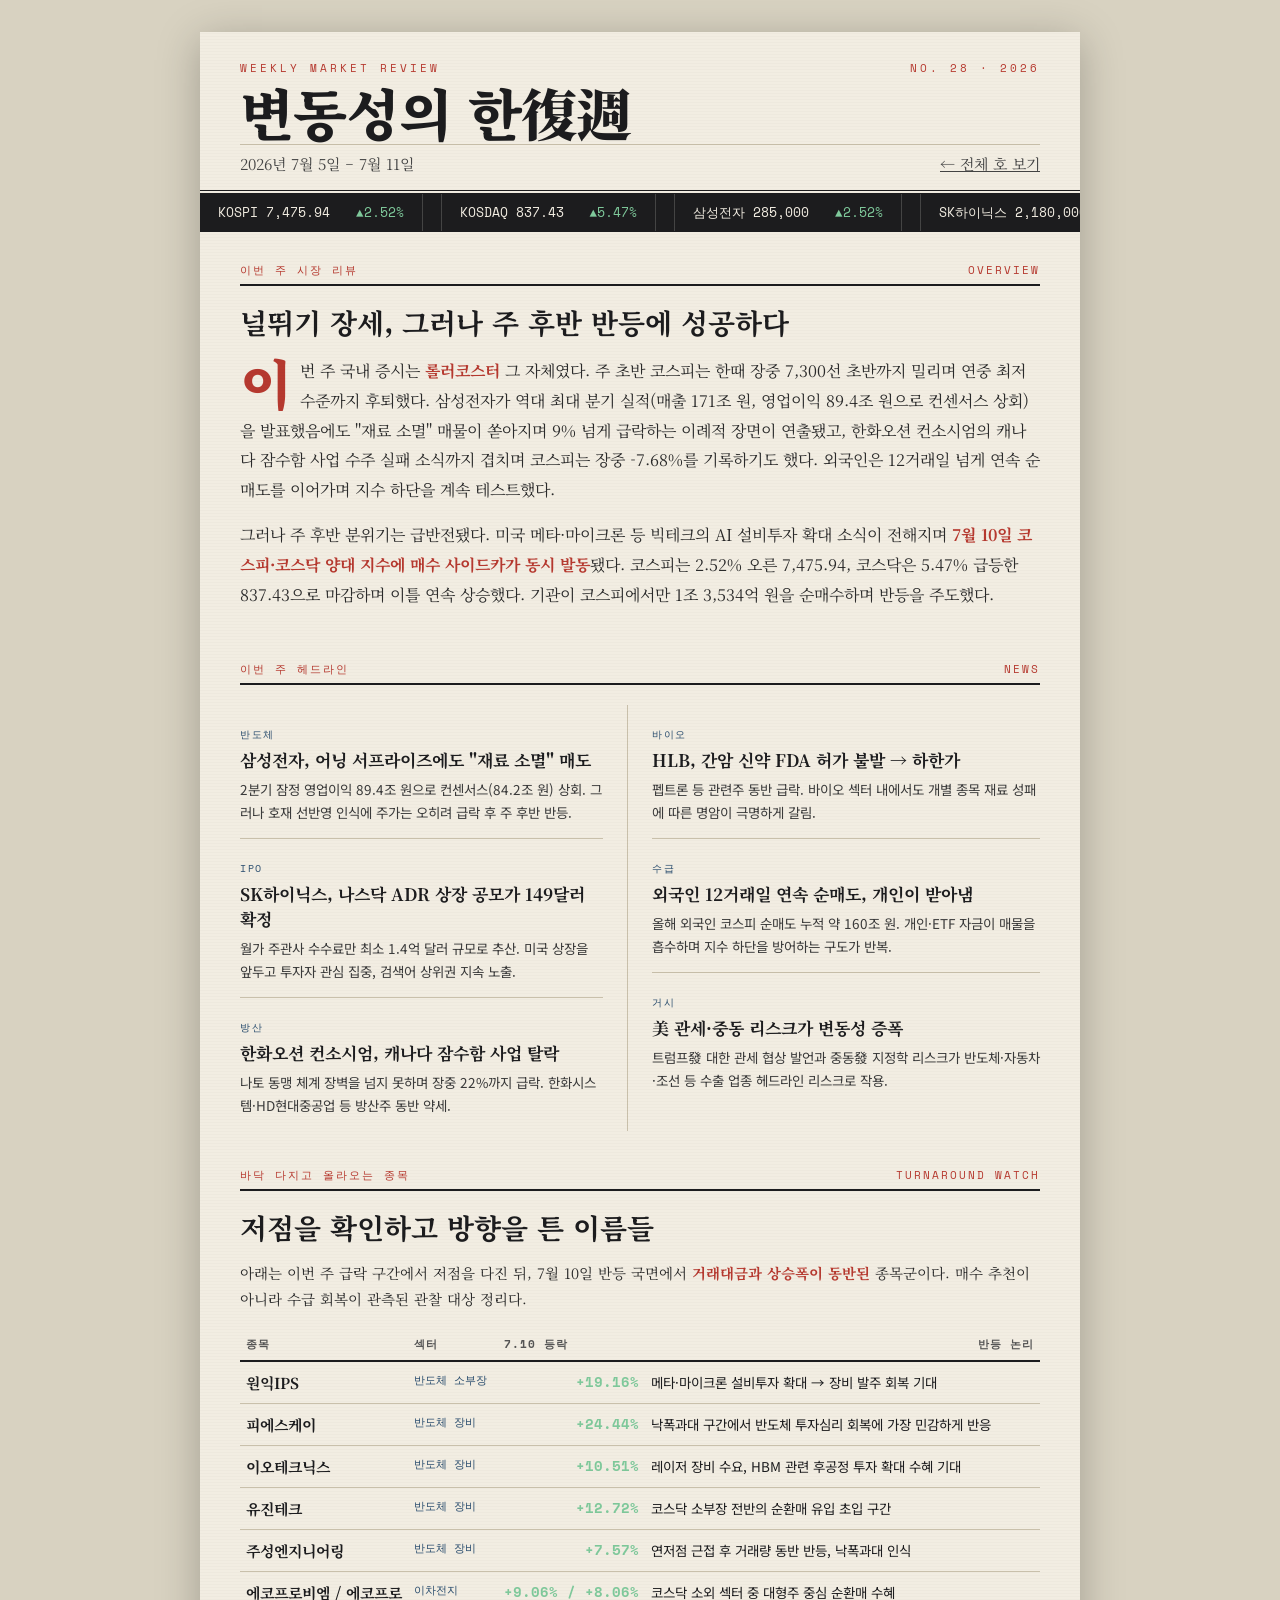
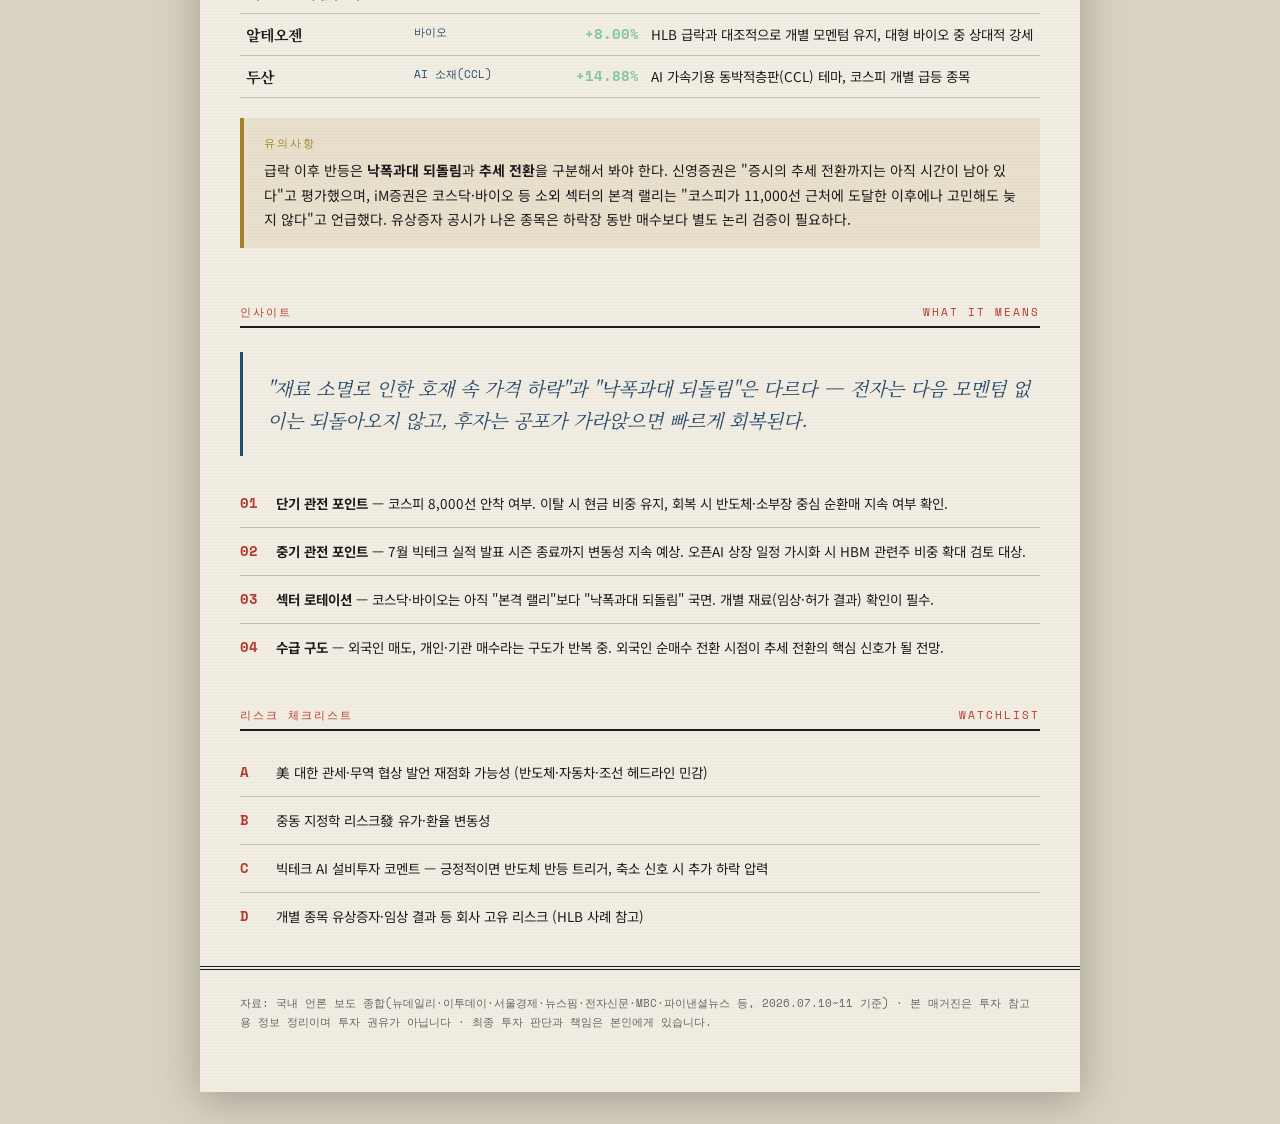
==== issues/2026-07-11.html @ 8cb6e9ad "Initial commit" ====
<!DOCTYPE html>
<html lang="ko">
<head>
<meta charset="UTF-8">
<title>위클리 마켓 리뷰 · 2026.07.11</title>
<link rel="stylesheet" href="../assets/style.css">
</head>
<body>
<div class="sheet">

  <div class="masthead">
    <div class="kicker"><span>WEEKLY MARKET REVIEW</span><span>NO. 28 · 2026</span></div>
    <h1>변동성의 한復週</h1>
    <div class="sub">
      <span>2026년 7월 5일 – 7월 11일</span>
      <span><a href="../index.html">← 전체 호 보기</a></span>
    </div>
  </div>

  <div class="ticker">
    <span>KOSPI 7,475.94 <span class="up">▲2.52%</span></span>
    <span>KOSDAQ 837.43 <span class="up">▲5.47%</span></span>
    <span>삼성전자 285,000 <span class="up">▲2.52%</span></span>
    <span>SK하이닉스 2,180,000 <span class="down">▼0.27%</span></span>
    <span>USD/KRW 1,529</span>
    <span>매수 사이드카 2건 발동(7.10)</span>
  </div>

  <section>
    <div class="section-label"><span>이번 주 시장 리뷰</span><span>OVERVIEW</span></div>
    <h2 class="headline">널뛰기 장세, 그러나 주 후반 반등에 성공하다</h2>
    <p class="lede dropcap">이번 주 국내 증시는 <b>롤러코스터</b> 그 자체였다. 주 초반 코스피는 한때 장중 7,300선 초반까지 밀리며 연중 최저 수준까지 후퇴했다. 삼성전자가 역대 최대 분기 실적(매출 171조 원, 영업이익 89.4조 원으로 컨센서스 상회)을 발표했음에도 "재료 소멸" 매물이 쏟아지며 9% 넘게 급락하는 이례적 장면이 연출됐고, 한화오션 컨소시엄의 캐나다 잠수함 사업 수주 실패 소식까지 겹치며 코스피는 장중 -7.68%를 기록하기도 했다. 외국인은 12거래일 넘게 연속 순매도를 이어가며 지수 하단을 계속 테스트했다.</p>
    <p class="lede" style="margin-top:14px;">그러나 주 후반 분위기는 급반전됐다. 미국 메타·마이크론 등 빅테크의 AI 설비투자 확대 소식이 전해지며 <b>7월 10일 코스피·코스닥 양대 지수에 매수 사이드카가 동시 발동</b>됐다. 코스피는 2.52% 오른 7,475.94, 코스닥은 5.47% 급등한 837.43으로 마감하며 이틀 연속 상승했다. 기관이 코스피에서만 1조 3,534억 원을 순매수하며 반등을 주도했다.</p>
  </section>

  <section>
    <div class="section-label"><span>이번 주 헤드라인</span><span>NEWS</span></div>
    <div class="grid2">
      <div class="colrule">
        <div class="news-item">
          <span class="tag">반도체</span>
          <h3>삼성전자, 어닝 서프라이즈에도 "재료 소멸" 매도</h3>
          <p>2분기 잠정 영업이익 89.4조 원으로 컨센서스(84.2조 원) 상회. 그러나 호재 선반영 인식에 주가는 오히려 급락 후 주 후반 반등.</p>
        </div>
        <div class="news-item">
          <span class="tag">IPO</span>
          <h3>SK하이닉스, 나스닥 ADR 상장 공모가 149달러 확정</h3>
          <p>월가 주관사 수수료만 최소 1.4억 달러 규모로 추산. 미국 상장을 앞두고 투자자 관심 집중, 검색어 상위권 지속 노출.</p>
        </div>
        <div class="news-item">
          <span class="tag">방산</span>
          <h3>한화오션 컨소시엄, 캐나다 잠수함 사업 탈락</h3>
          <p>나토 동맹 체계 장벽을 넘지 못하며 장중 22%까지 급락. 한화시스템·HD현대중공업 등 방산주 동반 약세.</p>
        </div>
      </div>
      <div>
        <div class="news-item">
          <span class="tag">바이오</span>
          <h3>HLB, 간암 신약 FDA 허가 불발 → 하한가</h3>
          <p>펩트론 등 관련주 동반 급락. 바이오 섹터 내에서도 개별 종목 재료 성패에 따른 명암이 극명하게 갈림.</p>
        </div>
        <div class="news-item">
          <span class="tag">수급</span>
          <h3>외국인 12거래일 연속 순매도, 개인이 받아냄</h3>
          <p>올해 외국인 코스피 순매도 누적 약 160조 원. 개인·ETF 자금이 매물을 흡수하며 지수 하단을 방어하는 구도가 반복.</p>
        </div>
        <div class="news-item">
          <span class="tag">거시</span>
          <h3>美 관세·중동 리스크가 변동성 증폭</h3>
          <p>트럼프發 대한 관세 협상 발언과 중동發 지정학 리스크가 반도체·자동차·조선 등 수출 업종 헤드라인 리스크로 작용.</p>
        </div>
      </div>
    </div>
  </section>

  <section>
    <div class="section-label"><span>바닥 다지고 올라오는 종목</span><span>TURNAROUND WATCH</span></div>
    <h2 class="headline">저점을 확인하고 방향을 튼 이름들</h2>
    <p class="lede" style="font-size:14.5px;">아래는 이번 주 급락 구간에서 저점을 다진 뒤, 7월 10일 반등 국면에서 <b>거래대금과 상승폭이 동반된</b> 종목군이다. 매수 추천이 아니라 수급 회복이 관측된 관찰 대상 정리다.</p>
    <table class="ledger">
      <tr><th>종목</th><th>섹터</th><th>7.10 등락</th><th style="text-align:right;">반등 논리</th></tr>
      <tr>
        <td class="name">원익IPS</td><td class="sector">반도체 소부장</td><td class="chg up">+19.16%</td>
        <td>메타·마이크론 설비투자 확대 → 장비 발주 회복 기대</td>
      </tr>
      <tr>
        <td class="name">피에스케이</td><td class="sector">반도체 장비</td><td class="chg up">+24.44%</td>
        <td>낙폭과대 구간에서 반도체 투자심리 회복에 가장 민감하게 반응</td>
      </tr>
      <tr>
        <td class="name">이오테크닉스</td><td class="sector">반도체 장비</td><td class="chg up">+10.51%</td>
        <td>레이저 장비 수요, HBM 관련 후공정 투자 확대 수혜 기대</td>
      </tr>
      <tr>
        <td class="name">유진테크</td><td class="sector">반도체 장비</td><td class="chg up">+12.72%</td>
        <td>코스닥 소부장 전반의 순환매 유입 초입 구간</td>
      </tr>
      <tr>
        <td class="name">주성엔지니어링</td><td class="sector">반도체 장비</td><td class="chg up">+7.57%</td>
        <td>연저점 근접 후 거래량 동반 반등, 낙폭과대 인식</td>
      </tr>
      <tr>
        <td class="name">에코프로비엠 / 에코프로</td><td class="sector">이차전지</td><td class="chg up">+9.06% / +8.06%</td>
        <td>코스닥 소외 섹터 중 대형주 중심 순환매 수혜</td>
      </tr>
      <tr>
        <td class="name">알테오젠</td><td class="sector">바이오</td><td class="chg up">+8.00%</td>
        <td>HLB 급락과 대조적으로 개별 모멘텀 유지, 대형 바이오 중 상대적 강세</td>
      </tr>
      <tr>
        <td class="name">두산</td><td class="sector">AI 소재(CCL)</td><td class="chg up">+14.88%</td>
        <td>AI 가속기용 동박적층판(CCL) 테마, 코스피 개별 급등 종목</td>
      </tr>
    </table>
    <div class="callout">
      <span class="lbl">유의사항</span>
      급락 이후 반등은 <b>낙폭과대 되돌림</b>과 <b>추세 전환</b>을 구분해서 봐야 한다. 신영증권은 "증시의 추세 전환까지는 아직 시간이 남아 있다"고 평가했으며, iM증권은 코스닥·바이오 등 소외 섹터의 본격 랠리는 "코스피가 11,000선 근처에 도달한 이후에나 고민해도 늦지 않다"고 언급했다. 유상증자 공시가 나온 종목은 하락장 동반 매수보다 별도 논리 검증이 필요하다.
    </div>
  </section>

  <section>
    <div class="section-label"><span>인사이트</span><span>WHAT IT MEANS</span></div>
    <div class="quote-box">
      "재료 소멸로 인한 호재 속 가격 하락"과 "낙폭과대 되돌림"은 다르다 — 전자는 다음 모멘텀 없이는 되돌아오지 않고, 후자는 공포가 가라앉으면 빠르게 회복된다.
    </div>
    <ul class="risk-list">
      <li><span class="num">01</span><span><b>단기 관전 포인트</b> — 코스피 8,000선 안착 여부. 이탈 시 현금 비중 유지, 회복 시 반도체·소부장 중심 순환매 지속 여부 확인.</span></li>
      <li><span class="num">02</span><span><b>중기 관전 포인트</b> — 7월 빅테크 실적 발표 시즌 종료까지 변동성 지속 예상. 오픈AI 상장 일정 가시화 시 HBM 관련주 비중 확대 검토 대상.</span></li>
      <li><span class="num">03</span><span><b>섹터 로테이션</b> — 코스닥·바이오는 아직 "본격 랠리"보다 "낙폭과대 되돌림" 국면. 개별 재료(임상·허가 결과) 확인이 필수.</span></li>
      <li><span class="num">04</span><span><b>수급 구도</b> — 외국인 매도, 개인·기관 매수라는 구도가 반복 중. 외국인 순매수 전환 시점이 추세 전환의 핵심 신호가 될 전망.</span></li>
    </ul>
  </section>

  <section>
    <div class="section-label"><span>리스크 체크리스트</span><span>WATCHLIST</span></div>
    <ul class="risk-list">
      <li><span class="num">A</span><span>美 대한 관세·무역 협상 발언 재점화 가능성 (반도체·자동차·조선 헤드라인 민감)</span></li>
      <li><span class="num">B</span><span>중동 지정학 리스크發 유가·환율 변동성</span></li>
      <li><span class="num">C</span><span>빅테크 AI 설비투자 코멘트 — 긍정적이면 반도체 반등 트리거, 축소 신호 시 추가 하락 압력</span></li>
      <li><span class="num">D</span><span>개별 종목 유상증자·임상 결과 등 회사 고유 리스크 (HLB 사례 참고)</span></li>
    </ul>
  </section>

  <div class="colophon">
    자료: 국내 언론 보도 종합(뉴데일리·이투데이·서울경제·뉴스핌·전자신문·MBC·파이낸셜뉴스 등, 2026.07.10~11 기준) · 본 매거진은 투자 참고용 정보 정리이며 투자 권유가 아닙니다 · 최종 투자 판단과 책임은 본인에게 있습니다.
  </div>

</div>
</body>
</html>
---- assets/style.css ----
@import url('https://fonts.googleapis.com/css2?family=Noto+Serif+KR:wght@400;600;700;900&family=Space+Mono:wght@400;700&family=Noto+Sans+KR:wght@400;500;700&display=swap');

:root{
  --paper:#f2ede2;
  --ink:#1c1c1e;
  --rule:#c9c0ab;
  --red:#b6392f;
  --blue:#274b6d;
  --gold:#a5822a;
  --panel:#e8e0cd;
}
*{box-sizing:border-box;}
body{
  margin:0;
  background:#d8d2c1;
  color:var(--ink);
  font-family:'Noto Sans KR', sans-serif;
  display:flex;
  justify-content:center;
  padding:32px 12px;
}
.sheet{
  max-width:880px;
  width:100%;
  background:var(--paper);
  box-shadow:0 8px 40px rgba(0,0,0,0.25);
  padding:0 0 60px 0;
  position:relative;
}
.sheet::before{
  content:"";
  position:absolute;
  inset:0;
  pointer-events:none;
  background-image:
    repeating-linear-gradient(0deg, rgba(0,0,0,0.015) 0px, rgba(0,0,0,0.015) 1px, transparent 1px, transparent 3px);
  mix-blend-mode:multiply;
}

.masthead{
  border-bottom:4px double var(--ink);
  padding:28px 40px 16px;
}
.masthead .kicker{
  font-family:'Space Mono', monospace;
  font-size:11px;
  letter-spacing:3px;
  text-transform:uppercase;
  color:var(--red);
  display:flex;
  justify-content:space-between;
}
.masthead h1{
  font-family:'Noto Serif KR', serif;
  font-weight:900;
  font-size:56px;
  letter-spacing:-1px;
  margin:8px 0 4px;
  line-height:1;
}
.masthead .sub{
  font-family:'Noto Serif KR', serif;
  font-size:15px;
  color:#444;
  border-top:1px solid var(--rule);
  padding-top:8px;
  display:flex;
  justify-content:space-between;
  flex-wrap:wrap;
  gap:6px;
}
.masthead a{color:inherit;}

.ticker{
  display:flex;
  font-family:'Space Mono', monospace;
  font-size:12.5px;
  border-bottom:1px solid var(--ink);
  background:var(--ink);
  color:var(--paper);
  overflow-x:auto;
}
.ticker span{
  padding:9px 18px;
  border-right:1px solid #444;
  white-space:nowrap;
}
.up{color:#7fc99b;}
.down{color:#e08a80;}

section{
  padding:30px 40px 6px;
}
.section-label{
  font-family:'Space Mono', monospace;
  font-size:11px;
  letter-spacing:2px;
  text-transform:uppercase;
  color:var(--red);
  border-bottom:2px solid var(--ink);
  padding-bottom:6px;
  margin-bottom:18px;
  display:flex;
  justify-content:space-between;
}
h2.headline{
  font-family:'Noto Serif KR', serif;
  font-size:28px;
  font-weight:700;
  line-height:1.3;
  margin:0 0 14px;
}
.lede{
  font-family:'Noto Serif KR', serif;
  font-size:16px;
  line-height:1.85;
  color:#2a2a2a;
}
.lede b{color:var(--red);}
.dropcap::first-letter{
  font-family:'Noto Serif KR', serif;
  font-size:54px;
  font-weight:900;
  float:left;
  line-height:0.8;
  padding:4px 8px 0 0;
  color:var(--red);
}

.grid2{
  display:grid;
  grid-template-columns:1fr 1fr;
  gap:24px;
  margin-top:20px;
}
.colrule{border-right:1px solid var(--rule);padding-right:24px;}

.news-item{
  border-top:1px solid var(--rule);
  padding:14px 0;
}
.news-item:first-child{border-top:none;}
.news-item .tag{
  font-family:'Space Mono', monospace;
  font-size:10px;
  letter-spacing:1.5px;
  color:var(--blue);
  text-transform:uppercase;
}
.news-item h3{
  font-family:'Noto Serif KR', serif;
  font-size:17px;
  margin:4px 0 6px;
}
.news-item p{
  font-size:13.5px;
  line-height:1.7;
  color:#3a3a3a;
  margin:0;
}

.ledger{
  width:100%;
  border-collapse:collapse;
  font-size:13.5px;
  margin-top:10px;
}
.ledger th{
  font-family:'Space Mono', monospace;
  font-size:10.5px;
  letter-spacing:1px;
  text-transform:uppercase;
  text-align:left;
  border-bottom:2px solid var(--ink);
  padding:8px 6px;
  color:#555;
}
.ledger td{
  border-bottom:1px solid var(--rule);
  padding:10px 6px;
  vertical-align:top;
}
.ledger .name{font-weight:700;font-family:'Noto Serif KR',serif;font-size:15px;}
.ledger .chg{font-family:'Space Mono', monospace;text-align:right;font-weight:700;}
.ledger .sector{font-family:'Space Mono', monospace;font-size:11px;color:var(--blue);}

.callout{
  background:var(--panel);
  border-left:4px solid var(--gold);
  padding:16px 20px;
  margin:20px 0;
  font-size:14px;
  line-height:1.75;
}
.callout .lbl{
  font-family:'Space Mono', monospace;
  font-size:10.5px;
  letter-spacing:2px;
  color:var(--gold);
  text-transform:uppercase;
  display:block;
  margin-bottom:6px;
}

.risk-list{
  list-style:none;
  padding:0;
  margin:14px 0 0;
}
.risk-list li{
  display:flex;
  gap:14px;
  padding:12px 0;
  border-top:1px solid var(--rule);
  font-size:13.5px;
  line-height:1.7;
}
.risk-list li:first-child{border-top:none;}
.risk-list .num{
  font-family:'Space Mono', monospace;
  font-weight:700;
  color:var(--red);
  min-width:22px;
}

.quote-box{
  font-family:'Noto Serif KR', serif;
  font-size:19px;
  line-height:1.7;
  font-style:italic;
  color:var(--blue);
  padding:20px 0 20px 24px;
  border-left:3px solid var(--blue);
  margin:24px 0;
}

.colophon{
  padding:24px 40px 0;
  margin-top:20px;
  border-top:4px double var(--ink);
  font-family:'Space Mono', monospace;
  font-size:10.5px;
  color:#666;
  line-height:1.8;
}

/* Archive index page */
.archive-list{list-style:none;padding:0;margin:0;}
.archive-item{
  display:flex;
  justify-content:space-between;
  align-items:baseline;
  gap:16px;
  border-top:1px solid var(--rule);
  padding:18px 0;
  text-decoration:none;
  color:var(--ink);
}
.archive-item:first-child{border-top:none;}
.archive-item:hover .arch-title{color:var(--red);}
.arch-no{
  font-family:'Space Mono', monospace;
  font-size:12px;
  color:#888;
  min-width:64px;
}
.arch-title{
  font-family:'Noto Serif KR', serif;
  font-size:18px;
  font-weight:700;
  flex:1;
}
.arch-date{
  font-family:'Space Mono', monospace;
  font-size:12px;
  color:#666;
}

@media(max-width:640px){
  .masthead{padding:22px 20px 14px;}
  .masthead h1{font-size:38px;}
  section{padding:24px 20px 4px;}
  .grid2{grid-template-columns:1fr;}
  .colrule{border-right:none;padding-right:0;border-bottom:1px solid var(--rule);padding-bottom:20px;}
  .colophon{padding:20px 20px 0;}
  .archive-item{flex-direction:column;gap:4px;}
}
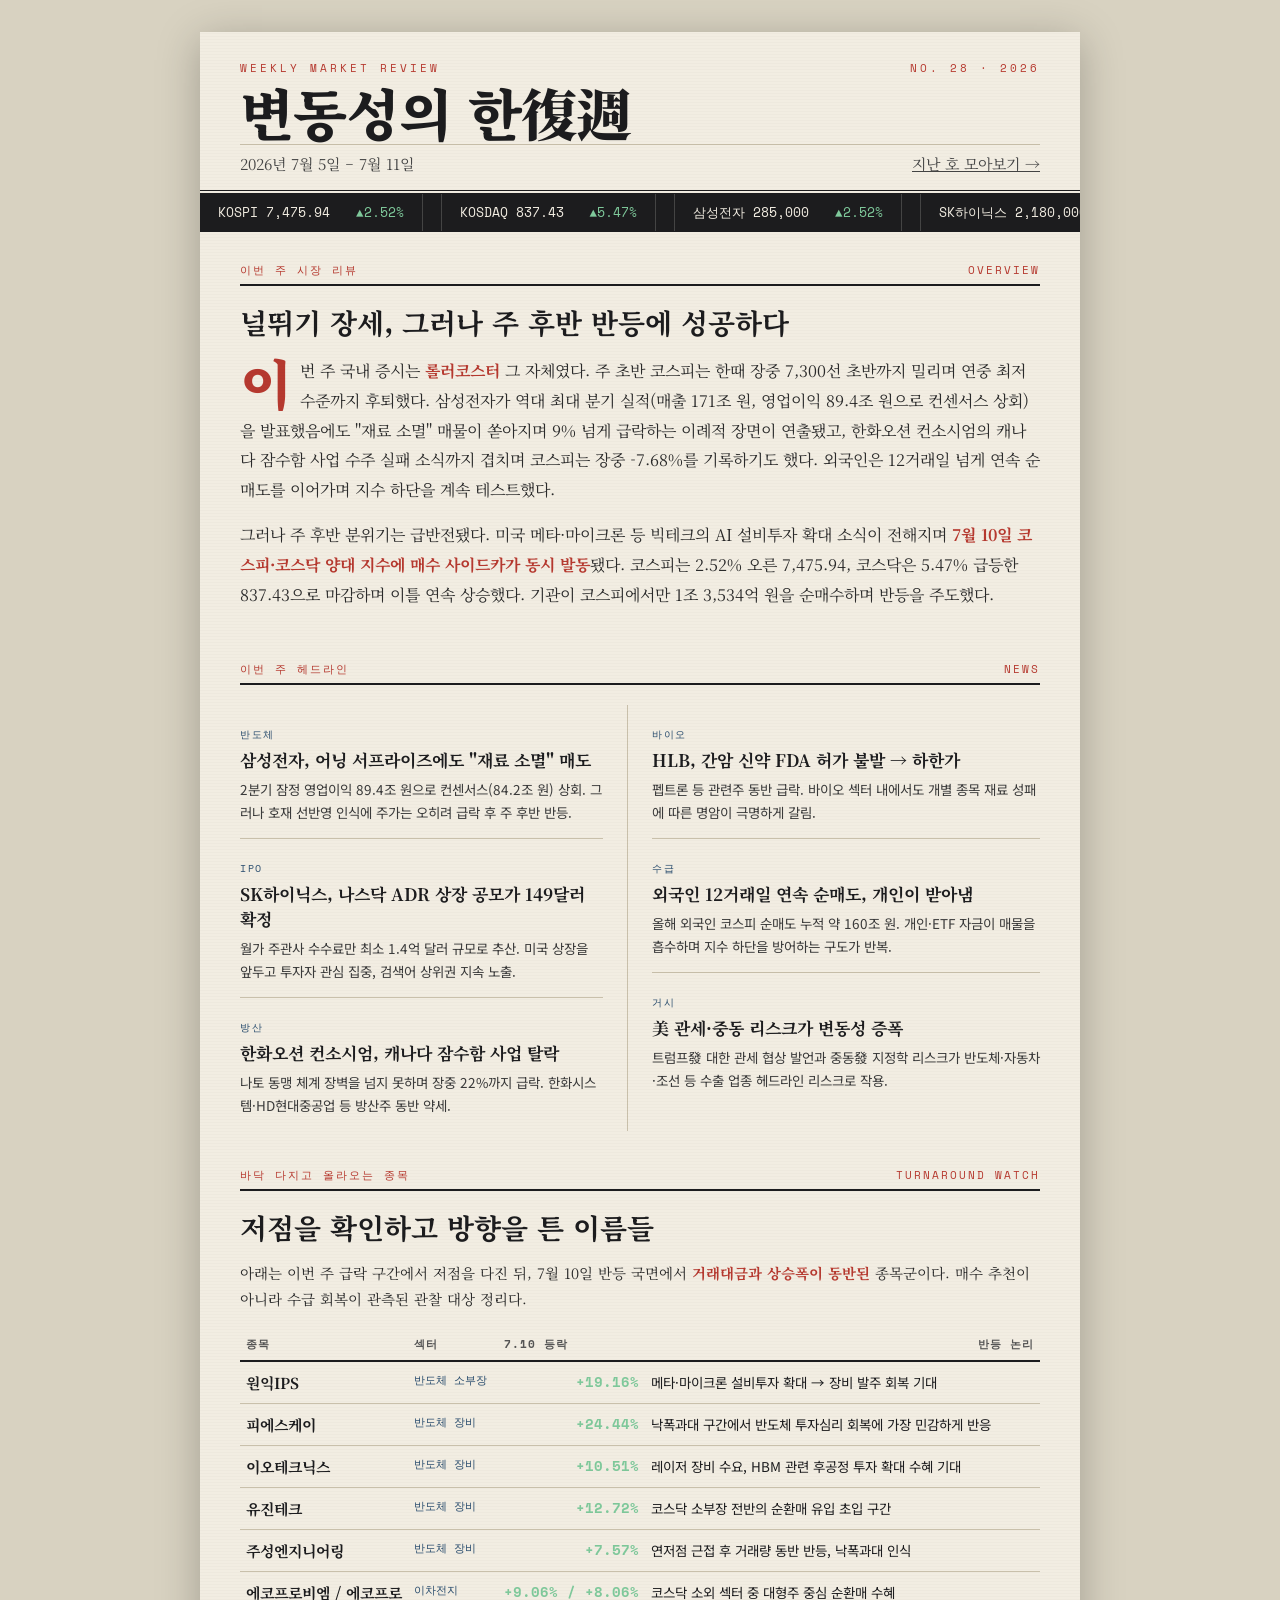
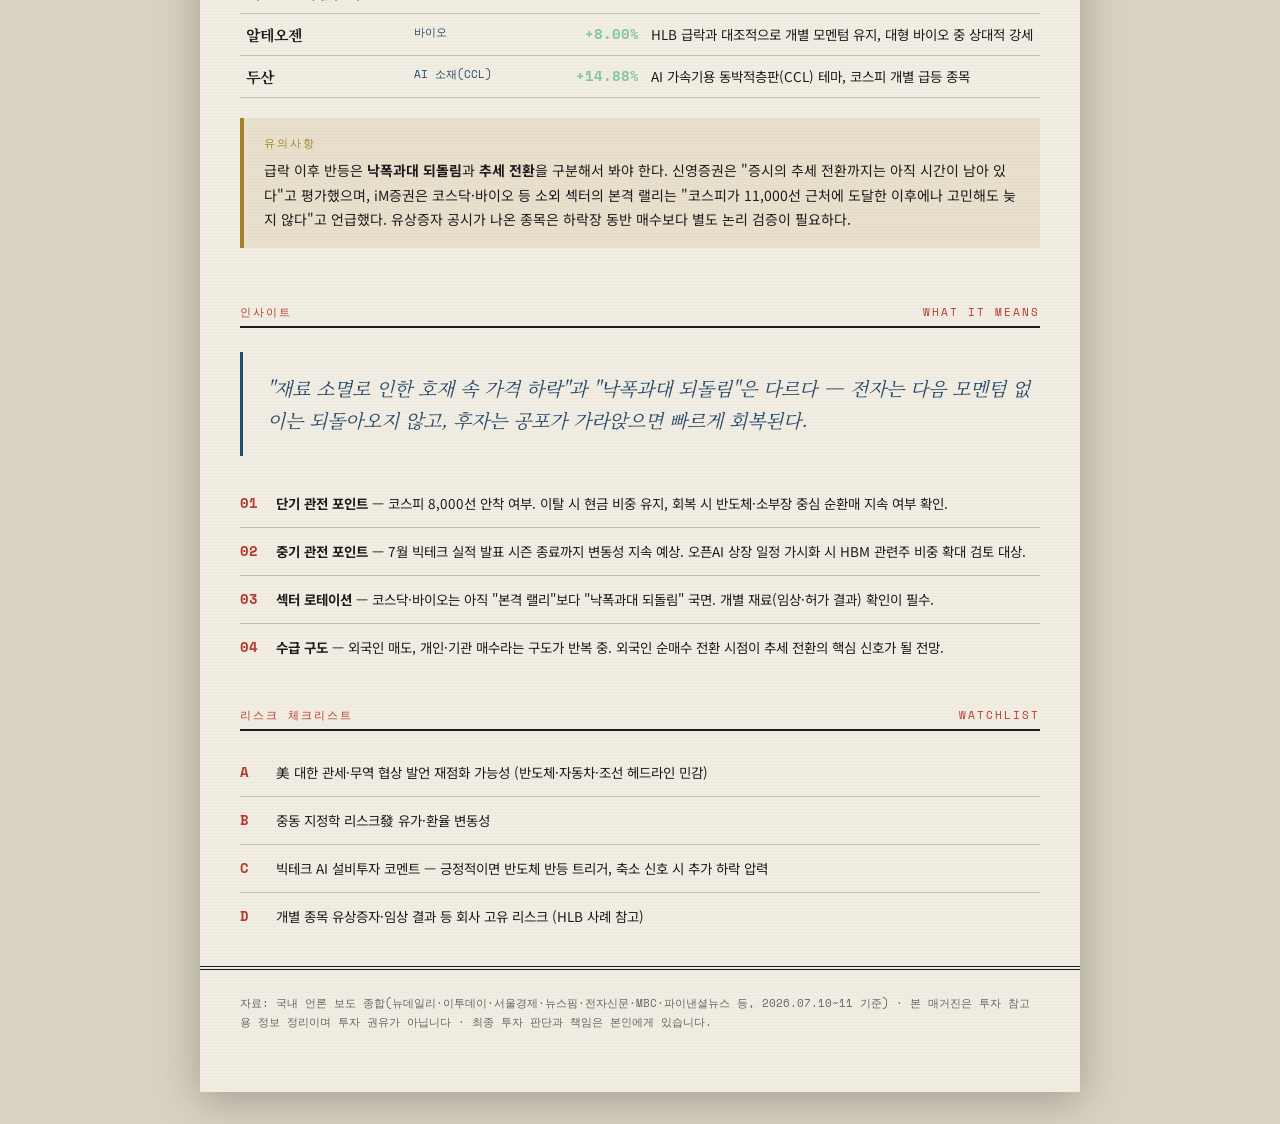
==== commit 0065c49f: "sdg sg" ====
--- a/issues/2026-07-11.html
+++ b/issues/2026-07-11.html
@@ -13,7 +13,7 @@
     <h1>변동성의 한復週</h1>
     <div class="sub">
       <span>2026년 7월 5일 – 7월 11일</span>
-      <span><a href="../index.html">← 전체 호 보기</a></span>
+      <span><a href="../archive.html">지난 호 모아보기 →</a></span>
     </div>
   </div>
 
--- a/assets/style.css
+++ b/assets/style.css
@@ -244,6 +244,46 @@
   line-height:1.8;
 }
 
+/* Featured latest issue */
+.featured{
+  background:var(--panel);
+  border:1px solid var(--rule);
+  padding:26px 28px;
+  margin-top:4px;
+}
+.featured .badge{
+  font-family:'Space Mono', monospace;
+  font-size:10.5px;
+  letter-spacing:2px;
+  text-transform:uppercase;
+  color:var(--red);
+  display:inline-block;
+  margin-bottom:10px;
+}
+.featured h3{
+  font-family:'Noto Serif KR', serif;
+  font-size:26px;
+  font-weight:900;
+  margin:0 0 8px;
+}
+.featured .meta{
+  font-family:'Space Mono', monospace;
+  font-size:12px;
+  color:#555;
+  margin-bottom:18px;
+}
+.featured .cta{
+  display:inline-block;
+  font-family:'Noto Serif KR', serif;
+  font-weight:700;
+  font-size:14.5px;
+  color:var(--paper);
+  background:var(--ink);
+  padding:11px 22px;
+  text-decoration:none;
+}
+.featured .cta:hover{background:var(--red);}
+
 /* Archive index page */
 .archive-list{list-style:none;padding:0;margin:0;}
 .archive-item{
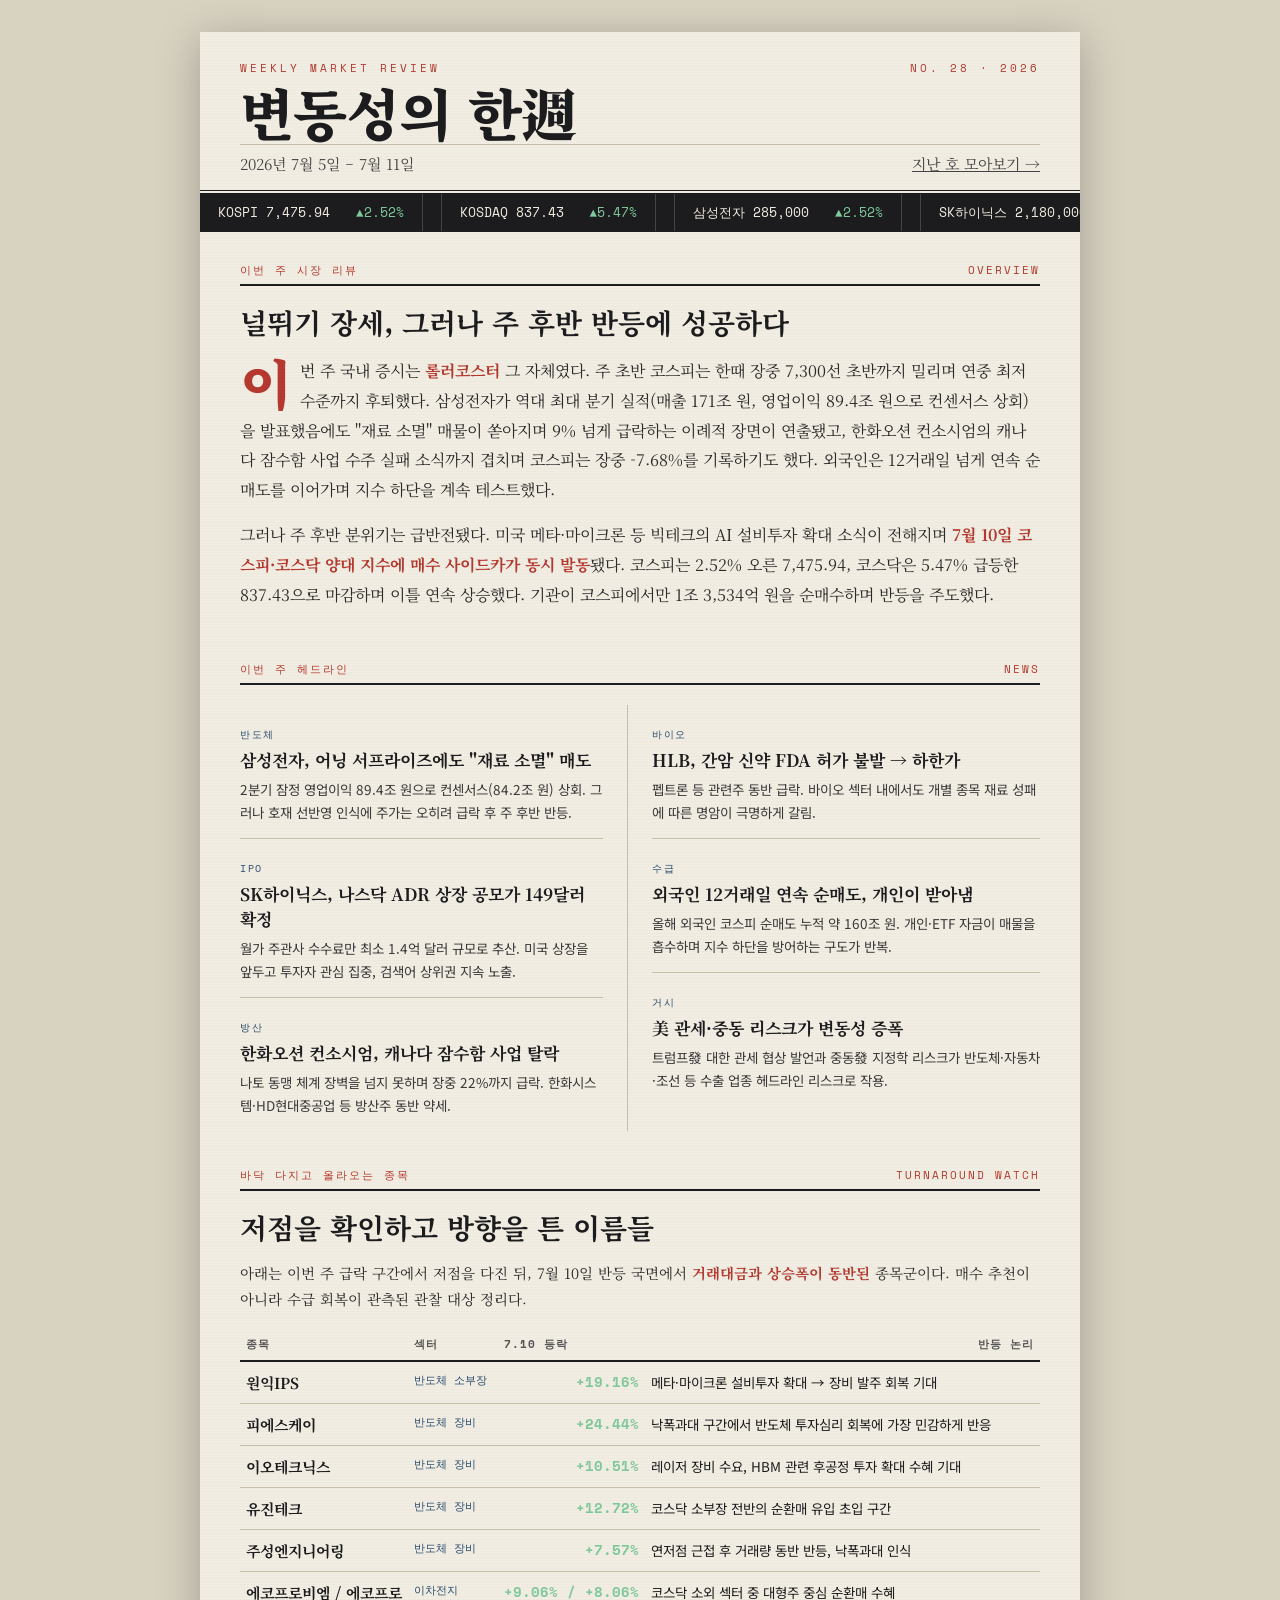
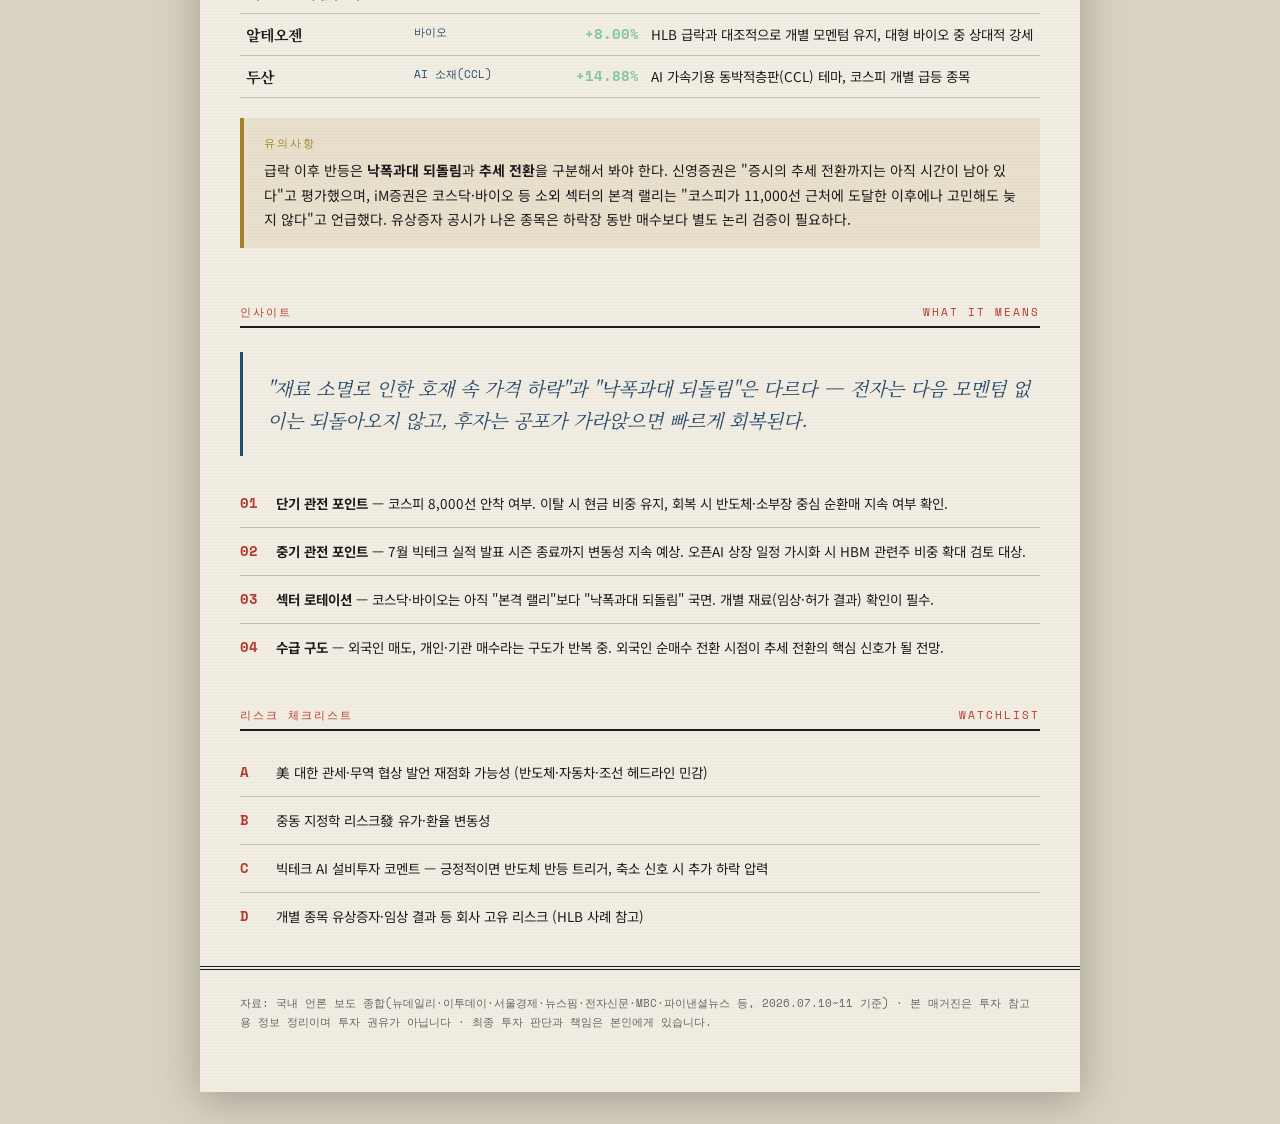
==== commit 1c6dcd49: "Update 2026-07-11.html" ====
--- a/issues/2026-07-11.html
+++ b/issues/2026-07-11.html
@@ -10,7 +10,7 @@
 
   <div class="masthead">
     <div class="kicker"><span>WEEKLY MARKET REVIEW</span><span>NO. 28 · 2026</span></div>
-    <h1>변동성의 한復週</h1>
+    <h1>변동성의 한週</h1>
     <div class="sub">
       <span>2026년 7월 5일 – 7월 11일</span>
       <span><a href="../archive.html">지난 호 모아보기 →</a></span>
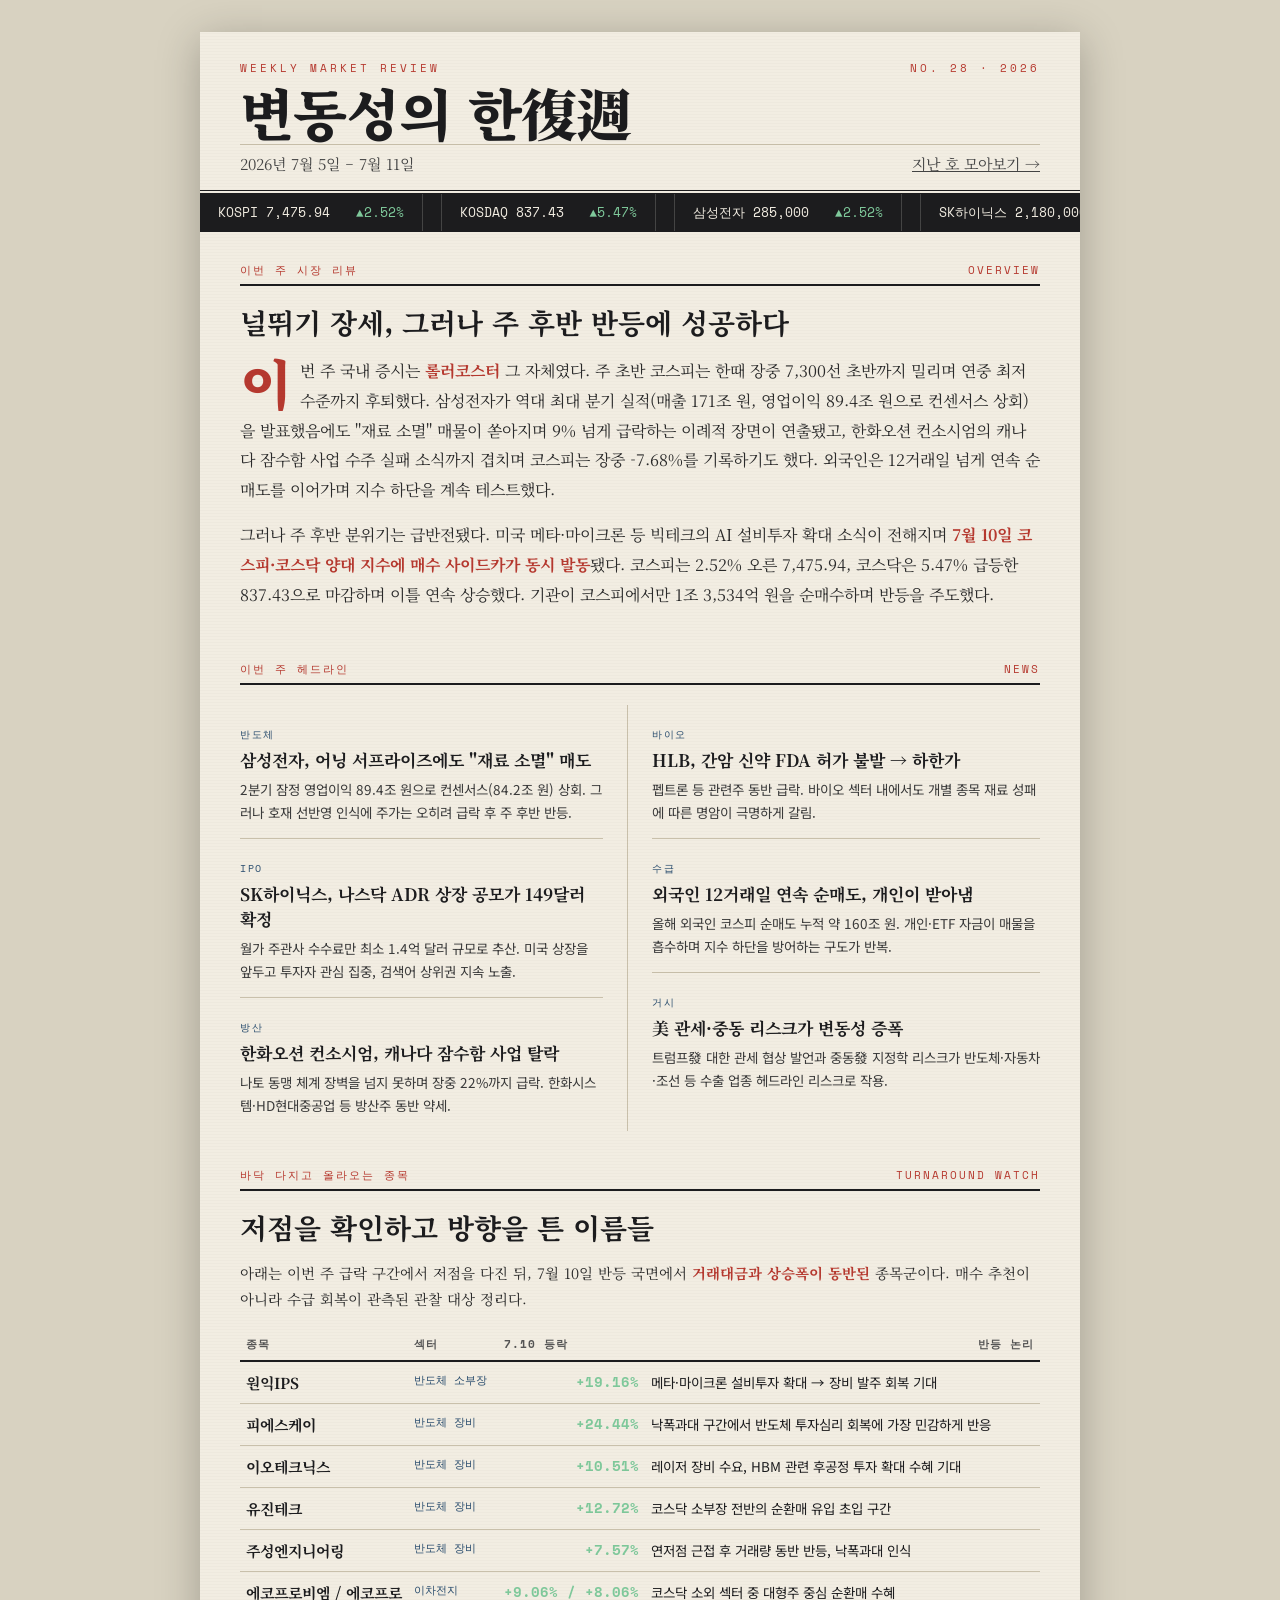
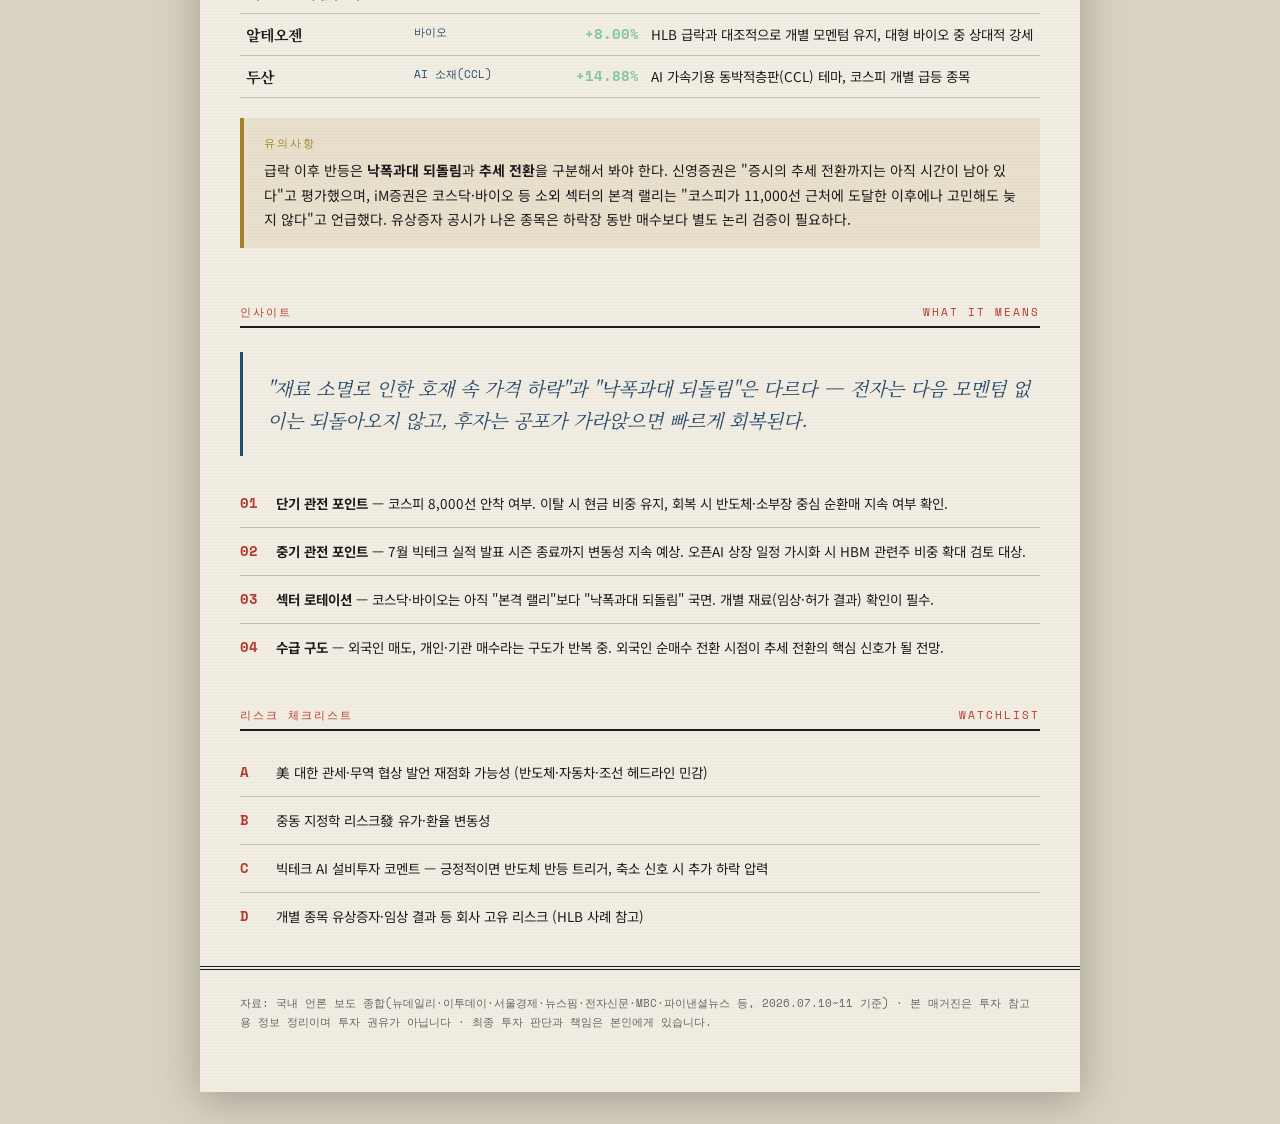
==== commit 4984340d: "up up" ====
--- a/issues/2026-07-11.html
+++ b/issues/2026-07-11.html
@@ -10,7 +10,7 @@
 
   <div class="masthead">
     <div class="kicker"><span>WEEKLY MARKET REVIEW</span><span>NO. 28 · 2026</span></div>
-    <h1>변동성의 한週</h1>
+    <h1>변동성의 한復週</h1>
     <div class="sub">
       <span>2026년 7월 5일 – 7월 11일</span>
       <span><a href="../archive.html">지난 호 모아보기 →</a></span>
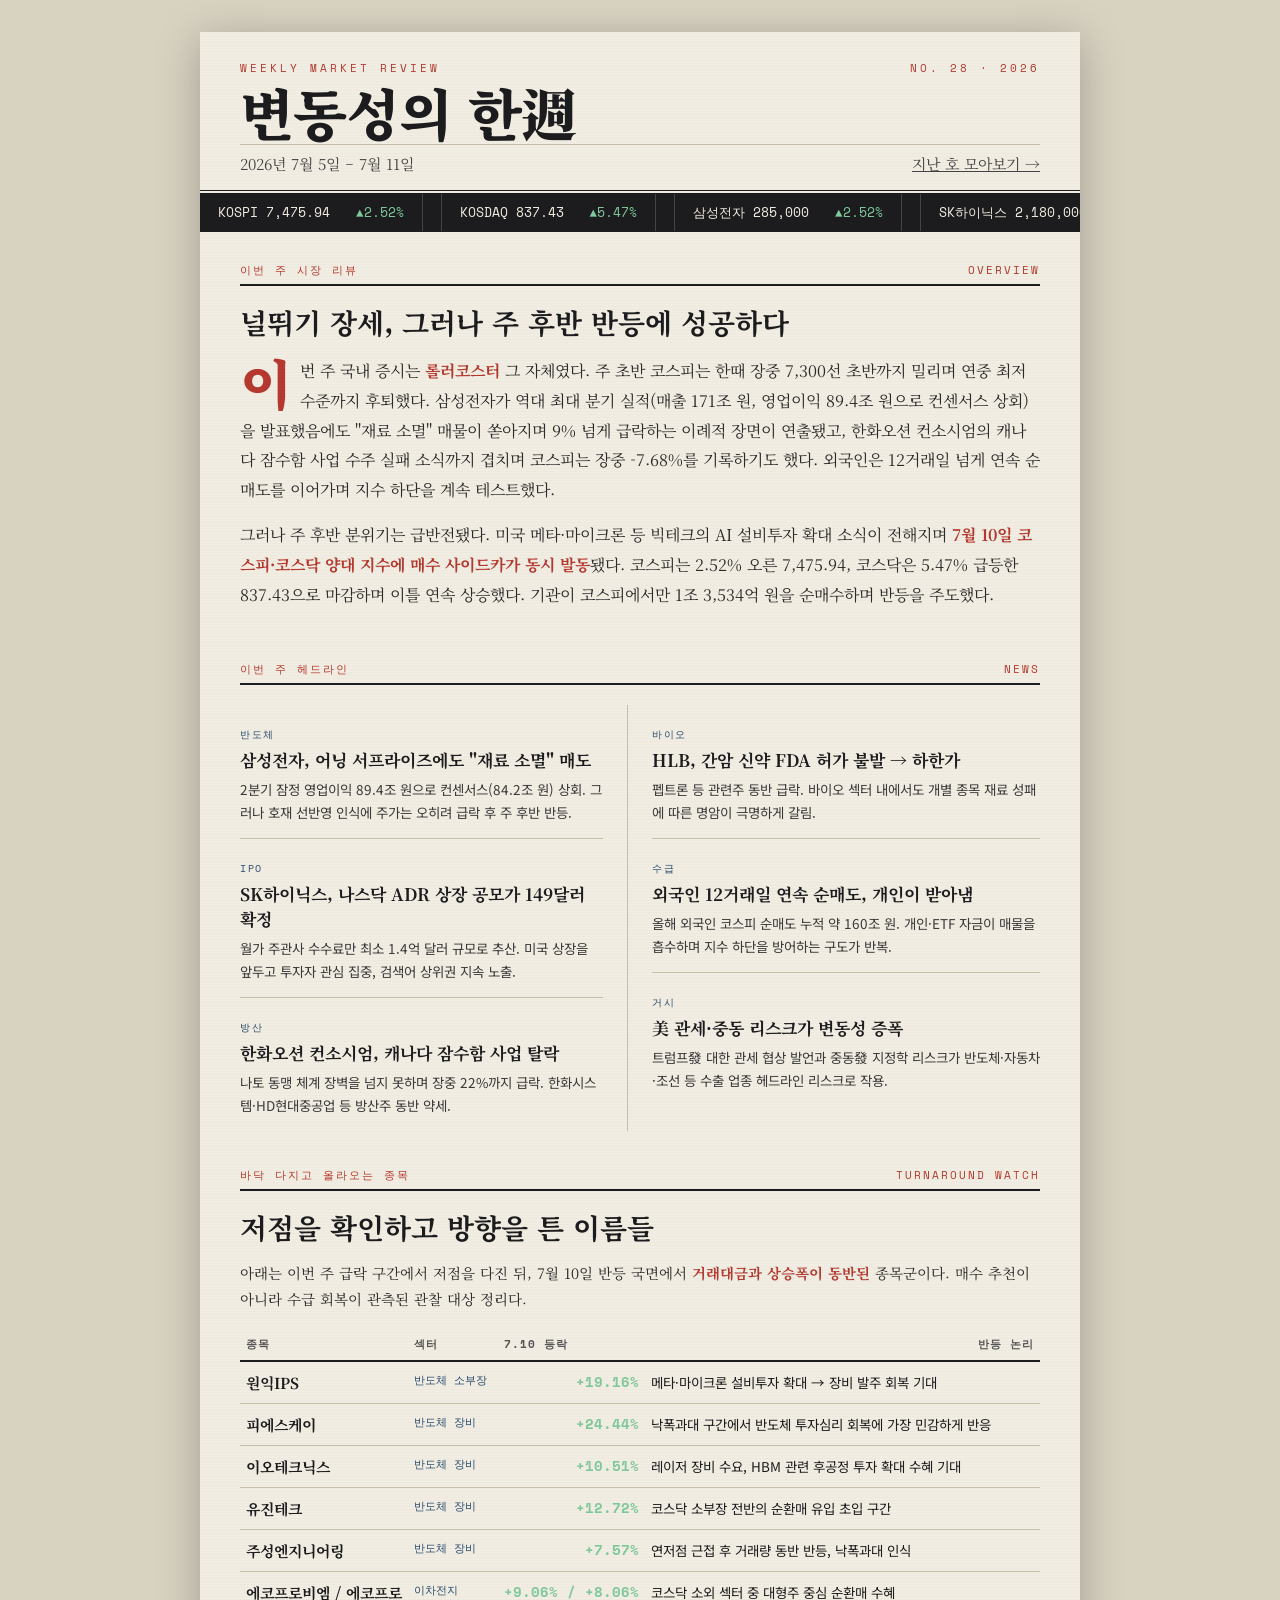
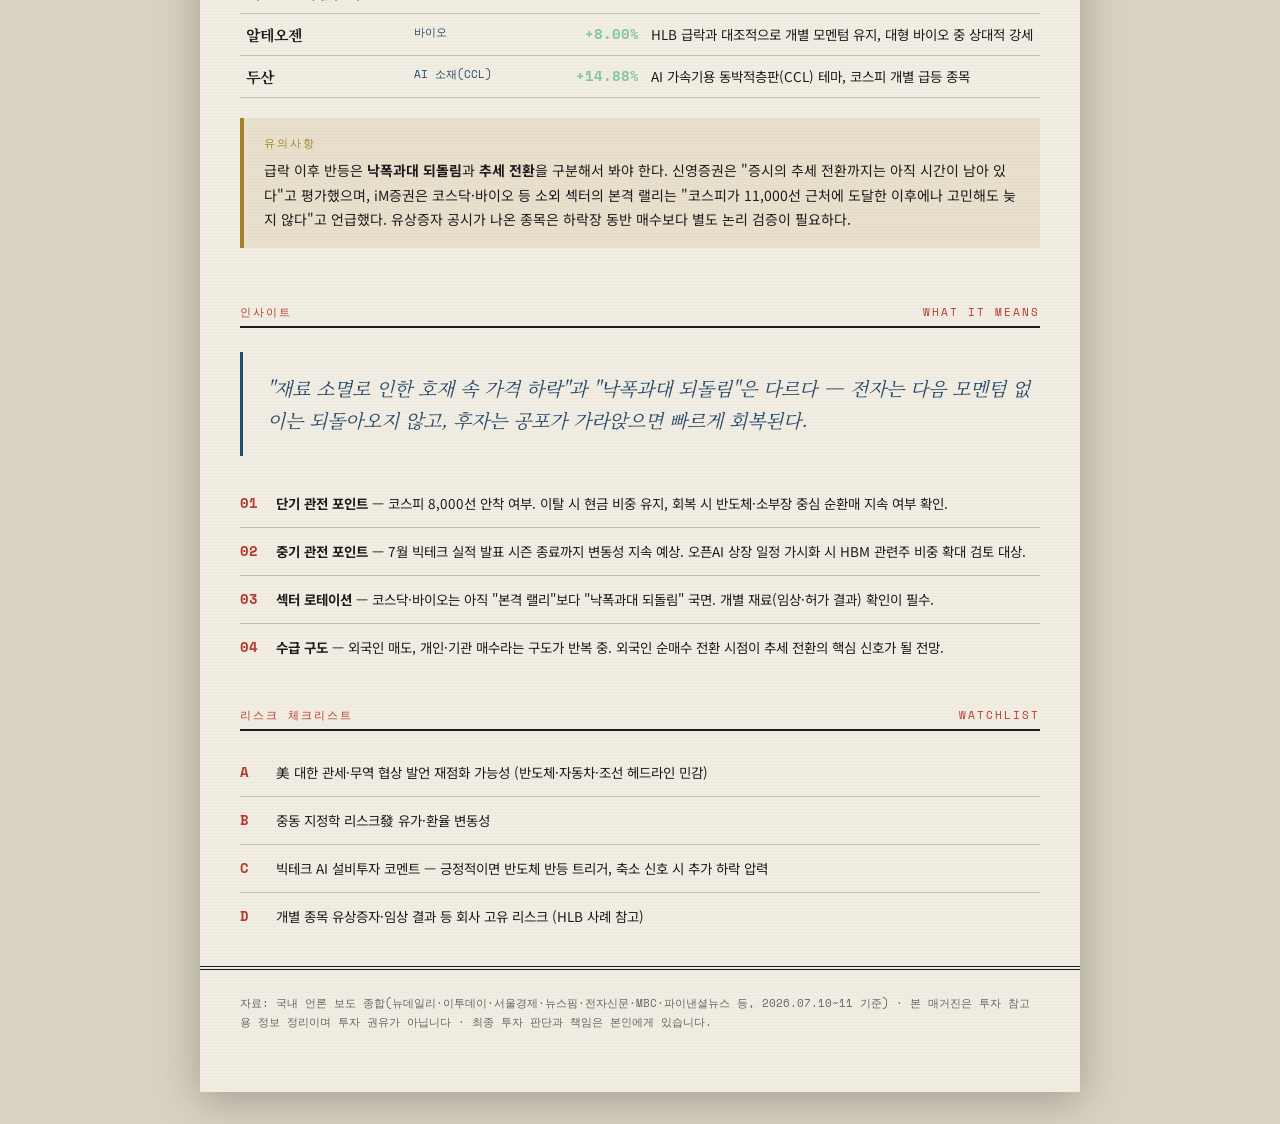
==== commit fbd0fb32: "upd upd" ====
--- a/issues/2026-07-11.html
+++ b/issues/2026-07-11.html
@@ -1,150 +1,185 @@
 <!DOCTYPE html>
 <html lang="ko">
+
 <head>
-<meta charset="UTF-8">
-<title>위클리 마켓 리뷰 · 2026.07.11</title>
-<link rel="stylesheet" href="../assets/style.css">
+  <meta charset="UTF-8">
+  <title>위클리 마켓 리뷰 · 2026.07.11</title>
+  <link rel="stylesheet" href="../assets/style.css">
 </head>
+
 <body>
-<div class="sheet">
+  <div class="sheet">
 
-  <div class="masthead">
-    <div class="kicker"><span>WEEKLY MARKET REVIEW</span><span>NO. 28 · 2026</span></div>
-    <h1>변동성의 한復週</h1>
-    <div class="sub">
-      <span>2026년 7월 5일 – 7월 11일</span>
-      <span><a href="../archive.html">지난 호 모아보기 →</a></span>
+    <div class="masthead">
+      <div class="kicker"><span>WEEKLY MARKET REVIEW</span><span>NO. 28 · 2026</span></div>
+      <h1>변동성의 한週</h1>
+      <div class="sub">
+        <span>2026년 7월 5일 – 7월 11일</span>
+        <span><a href="../archive.html">지난 호 모아보기 →</a></span>
+      </div>
     </div>
-  </div>
 
-  <div class="ticker">
-    <span>KOSPI 7,475.94 <span class="up">▲2.52%</span></span>
-    <span>KOSDAQ 837.43 <span class="up">▲5.47%</span></span>
-    <span>삼성전자 285,000 <span class="up">▲2.52%</span></span>
-    <span>SK하이닉스 2,180,000 <span class="down">▼0.27%</span></span>
-    <span>USD/KRW 1,529</span>
-    <span>매수 사이드카 2건 발동(7.10)</span>
-  </div>
+    <div class="ticker">
+      <span>KOSPI 7,475.94 <span class="up">▲2.52%</span></span>
+      <span>KOSDAQ 837.43 <span class="up">▲5.47%</span></span>
+      <span>삼성전자 285,000 <span class="up">▲2.52%</span></span>
+      <span>SK하이닉스 2,180,000 <span class="down">▼0.27%</span></span>
+      <span>USD/KRW 1,529</span>
+      <span>매수 사이드카 2건 발동(7.10)</span>
+    </div>
 
-  <section>
-    <div class="section-label"><span>이번 주 시장 리뷰</span><span>OVERVIEW</span></div>
-    <h2 class="headline">널뛰기 장세, 그러나 주 후반 반등에 성공하다</h2>
-    <p class="lede dropcap">이번 주 국내 증시는 <b>롤러코스터</b> 그 자체였다. 주 초반 코스피는 한때 장중 7,300선 초반까지 밀리며 연중 최저 수준까지 후퇴했다. 삼성전자가 역대 최대 분기 실적(매출 171조 원, 영업이익 89.4조 원으로 컨센서스 상회)을 발표했음에도 "재료 소멸" 매물이 쏟아지며 9% 넘게 급락하는 이례적 장면이 연출됐고, 한화오션 컨소시엄의 캐나다 잠수함 사업 수주 실패 소식까지 겹치며 코스피는 장중 -7.68%를 기록하기도 했다. 외국인은 12거래일 넘게 연속 순매도를 이어가며 지수 하단을 계속 테스트했다.</p>
-    <p class="lede" style="margin-top:14px;">그러나 주 후반 분위기는 급반전됐다. 미국 메타·마이크론 등 빅테크의 AI 설비투자 확대 소식이 전해지며 <b>7월 10일 코스피·코스닥 양대 지수에 매수 사이드카가 동시 발동</b>됐다. 코스피는 2.52% 오른 7,475.94, 코스닥은 5.47% 급등한 837.43으로 마감하며 이틀 연속 상승했다. 기관이 코스피에서만 1조 3,534억 원을 순매수하며 반등을 주도했다.</p>
-  </section>
+    <section>
+      <div class="section-label"><span>이번 주 시장 리뷰</span><span>OVERVIEW</span></div>
+      <h2 class="headline">널뛰기 장세, 그러나 주 후반 반등에 성공하다</h2>
+      <p class="lede dropcap">이번 주 국내 증시는 <b>롤러코스터</b> 그 자체였다. 주 초반 코스피는 한때 장중 7,300선 초반까지 밀리며 연중 최저 수준까지 후퇴했다. 삼성전자가 역대
+        최대 분기 실적(매출 171조 원, 영업이익 89.4조 원으로 컨센서스 상회)을 발표했음에도 "재료 소멸" 매물이 쏟아지며 9% 넘게 급락하는 이례적 장면이 연출됐고, 한화오션 컨소시엄의 캐나다 잠수함
+        사업 수주 실패 소식까지 겹치며 코스피는 장중 -7.68%를 기록하기도 했다. 외국인은 12거래일 넘게 연속 순매도를 이어가며 지수 하단을 계속 테스트했다.</p>
+      <p class="lede" style="margin-top:14px;">그러나 주 후반 분위기는 급반전됐다. 미국 메타·마이크론 등 빅테크의 AI 설비투자 확대 소식이 전해지며 <b>7월 10일
+          코스피·코스닥 양대 지수에 매수 사이드카가 동시 발동</b>됐다. 코스피는 2.52% 오른 7,475.94, 코스닥은 5.47% 급등한 837.43으로 마감하며 이틀 연속 상승했다. 기관이
+        코스피에서만 1조 3,534억 원을 순매수하며 반등을 주도했다.</p>
+    </section>
 
-  <section>
-    <div class="section-label"><span>이번 주 헤드라인</span><span>NEWS</span></div>
-    <div class="grid2">
-      <div class="colrule">
-        <div class="news-item">
-          <span class="tag">반도체</span>
-          <h3>삼성전자, 어닝 서프라이즈에도 "재료 소멸" 매도</h3>
-          <p>2분기 잠정 영업이익 89.4조 원으로 컨센서스(84.2조 원) 상회. 그러나 호재 선반영 인식에 주가는 오히려 급락 후 주 후반 반등.</p>
+    <section>
+      <div class="section-label"><span>이번 주 헤드라인</span><span>NEWS</span></div>
+      <div class="grid2">
+        <div class="colrule">
+          <div class="news-item">
+            <span class="tag">반도체</span>
+            <h3>삼성전자, 어닝 서프라이즈에도 "재료 소멸" 매도</h3>
+            <p>2분기 잠정 영업이익 89.4조 원으로 컨센서스(84.2조 원) 상회. 그러나 호재 선반영 인식에 주가는 오히려 급락 후 주 후반 반등.</p>
+          </div>
+          <div class="news-item">
+            <span class="tag">IPO</span>
+            <h3>SK하이닉스, 나스닥 ADR 상장 공모가 149달러 확정</h3>
+            <p>월가 주관사 수수료만 최소 1.4억 달러 규모로 추산. 미국 상장을 앞두고 투자자 관심 집중, 검색어 상위권 지속 노출.</p>
+          </div>
+          <div class="news-item">
+            <span class="tag">방산</span>
+            <h3>한화오션 컨소시엄, 캐나다 잠수함 사업 탈락</h3>
+            <p>나토 동맹 체계 장벽을 넘지 못하며 장중 22%까지 급락. 한화시스템·HD현대중공업 등 방산주 동반 약세.</p>
+          </div>
         </div>
-        <div class="news-item">
-          <span class="tag">IPO</span>
-          <h3>SK하이닉스, 나스닥 ADR 상장 공모가 149달러 확정</h3>
-          <p>월가 주관사 수수료만 최소 1.4억 달러 규모로 추산. 미국 상장을 앞두고 투자자 관심 집중, 검색어 상위권 지속 노출.</p>
-        </div>
-        <div class="news-item">
-          <span class="tag">방산</span>
-          <h3>한화오션 컨소시엄, 캐나다 잠수함 사업 탈락</h3>
-          <p>나토 동맹 체계 장벽을 넘지 못하며 장중 22%까지 급락. 한화시스템·HD현대중공업 등 방산주 동반 약세.</p>
+        <div>
+          <div class="news-item">
+            <span class="tag">바이오</span>
+            <h3>HLB, 간암 신약 FDA 허가 불발 → 하한가</h3>
+            <p>펩트론 등 관련주 동반 급락. 바이오 섹터 내에서도 개별 종목 재료 성패에 따른 명암이 극명하게 갈림.</p>
+          </div>
+          <div class="news-item">
+            <span class="tag">수급</span>
+            <h3>외국인 12거래일 연속 순매도, 개인이 받아냄</h3>
+            <p>올해 외국인 코스피 순매도 누적 약 160조 원. 개인·ETF 자금이 매물을 흡수하며 지수 하단을 방어하는 구도가 반복.</p>
+          </div>
+          <div class="news-item">
+            <span class="tag">거시</span>
+            <h3>美 관세·중동 리스크가 변동성 증폭</h3>
+            <p>트럼프發 대한 관세 협상 발언과 중동發 지정학 리스크가 반도체·자동차·조선 등 수출 업종 헤드라인 리스크로 작용.</p>
+          </div>
         </div>
       </div>
-      <div>
-        <div class="news-item">
-          <span class="tag">바이오</span>
-          <h3>HLB, 간암 신약 FDA 허가 불발 → 하한가</h3>
-          <p>펩트론 등 관련주 동반 급락. 바이오 섹터 내에서도 개별 종목 재료 성패에 따른 명암이 극명하게 갈림.</p>
-        </div>
-        <div class="news-item">
-          <span class="tag">수급</span>
-          <h3>외국인 12거래일 연속 순매도, 개인이 받아냄</h3>
-          <p>올해 외국인 코스피 순매도 누적 약 160조 원. 개인·ETF 자금이 매물을 흡수하며 지수 하단을 방어하는 구도가 반복.</p>
-        </div>
-        <div class="news-item">
-          <span class="tag">거시</span>
-          <h3>美 관세·중동 리스크가 변동성 증폭</h3>
-          <p>트럼프發 대한 관세 협상 발언과 중동發 지정학 리스크가 반도체·자동차·조선 등 수출 업종 헤드라인 리스크로 작용.</p>
-        </div>
+    </section>
+
+    <section>
+      <div class="section-label"><span>바닥 다지고 올라오는 종목</span><span>TURNAROUND WATCH</span></div>
+      <h2 class="headline">저점을 확인하고 방향을 튼 이름들</h2>
+      <p class="lede" style="font-size:14.5px;">아래는 이번 주 급락 구간에서 저점을 다진 뒤, 7월 10일 반등 국면에서 <b>거래대금과 상승폭이 동반된</b> 종목군이다.
+        매수 추천이 아니라 수급 회복이 관측된 관찰 대상 정리다.</p>
+      <table class="ledger">
+        <tr>
+          <th>종목</th>
+          <th>섹터</th>
+          <th>7.10 등락</th>
+          <th style="text-align:right;">반등 논리</th>
+        </tr>
+        <tr>
+          <td class="name">원익IPS</td>
+          <td class="sector">반도체 소부장</td>
+          <td class="chg up">+19.16%</td>
+          <td>메타·마이크론 설비투자 확대 → 장비 발주 회복 기대</td>
+        </tr>
+        <tr>
+          <td class="name">피에스케이</td>
+          <td class="sector">반도체 장비</td>
+          <td class="chg up">+24.44%</td>
+          <td>낙폭과대 구간에서 반도체 투자심리 회복에 가장 민감하게 반응</td>
+        </tr>
+        <tr>
+          <td class="name">이오테크닉스</td>
+          <td class="sector">반도체 장비</td>
+          <td class="chg up">+10.51%</td>
+          <td>레이저 장비 수요, HBM 관련 후공정 투자 확대 수혜 기대</td>
+        </tr>
+        <tr>
+          <td class="name">유진테크</td>
+          <td class="sector">반도체 장비</td>
+          <td class="chg up">+12.72%</td>
+          <td>코스닥 소부장 전반의 순환매 유입 초입 구간</td>
+        </tr>
+        <tr>
+          <td class="name">주성엔지니어링</td>
+          <td class="sector">반도체 장비</td>
+          <td class="chg up">+7.57%</td>
+          <td>연저점 근접 후 거래량 동반 반등, 낙폭과대 인식</td>
+        </tr>
+        <tr>
+          <td class="name">에코프로비엠 / 에코프로</td>
+          <td class="sector">이차전지</td>
+          <td class="chg up">+9.06% / +8.06%</td>
+          <td>코스닥 소외 섹터 중 대형주 중심 순환매 수혜</td>
+        </tr>
+        <tr>
+          <td class="name">알테오젠</td>
+          <td class="sector">바이오</td>
+          <td class="chg up">+8.00%</td>
+          <td>HLB 급락과 대조적으로 개별 모멘텀 유지, 대형 바이오 중 상대적 강세</td>
+        </tr>
+        <tr>
+          <td class="name">두산</td>
+          <td class="sector">AI 소재(CCL)</td>
+          <td class="chg up">+14.88%</td>
+          <td>AI 가속기용 동박적층판(CCL) 테마, 코스피 개별 급등 종목</td>
+        </tr>
+      </table>
+      <div class="callout">
+        <span class="lbl">유의사항</span>
+        급락 이후 반등은 <b>낙폭과대 되돌림</b>과 <b>추세 전환</b>을 구분해서 봐야 한다. 신영증권은 "증시의 추세 전환까지는 아직 시간이 남아 있다"고 평가했으며, iM증권은 코스닥·바이오 등
+        소외 섹터의 본격 랠리는 "코스피가 11,000선 근처에 도달한 이후에나 고민해도 늦지 않다"고 언급했다. 유상증자 공시가 나온 종목은 하락장 동반 매수보다 별도 논리 검증이 필요하다.
       </div>
+    </section>
+
+    <section>
+      <div class="section-label"><span>인사이트</span><span>WHAT IT MEANS</span></div>
+      <div class="quote-box">
+        "재료 소멸로 인한 호재 속 가격 하락"과 "낙폭과대 되돌림"은 다르다 — 전자는 다음 모멘텀 없이는 되돌아오지 않고, 후자는 공포가 가라앉으면 빠르게 회복된다.
+      </div>
+      <ul class="risk-list">
+        <li><span class="num">01</span><span><b>단기 관전 포인트</b> — 코스피 8,000선 안착 여부. 이탈 시 현금 비중 유지, 회복 시 반도체·소부장 중심 순환매 지속
+            여부 확인.</span></li>
+        <li><span class="num">02</span><span><b>중기 관전 포인트</b> — 7월 빅테크 실적 발표 시즌 종료까지 변동성 지속 예상. 오픈AI 상장 일정 가시화 시 HBM 관련주
+            비중 확대 검토 대상.</span></li>
+        <li><span class="num">03</span><span><b>섹터 로테이션</b> — 코스닥·바이오는 아직 "본격 랠리"보다 "낙폭과대 되돌림" 국면. 개별 재료(임상·허가 결과) 확인이
+            필수.</span></li>
+        <li><span class="num">04</span><span><b>수급 구도</b> — 외국인 매도, 개인·기관 매수라는 구도가 반복 중. 외국인 순매수 전환 시점이 추세 전환의 핵심 신호가 될
+            전망.</span></li>
+      </ul>
+    </section>
+
+    <section>
+      <div class="section-label"><span>리스크 체크리스트</span><span>WATCHLIST</span></div>
+      <ul class="risk-list">
+        <li><span class="num">A</span><span>美 대한 관세·무역 협상 발언 재점화 가능성 (반도체·자동차·조선 헤드라인 민감)</span></li>
+        <li><span class="num">B</span><span>중동 지정학 리스크發 유가·환율 변동성</span></li>
+        <li><span class="num">C</span><span>빅테크 AI 설비투자 코멘트 — 긍정적이면 반도체 반등 트리거, 축소 신호 시 추가 하락 압력</span></li>
+        <li><span class="num">D</span><span>개별 종목 유상증자·임상 결과 등 회사 고유 리스크 (HLB 사례 참고)</span></li>
+      </ul>
+    </section>
+
+    <div class="colophon">
+      자료: 국내 언론 보도 종합(뉴데일리·이투데이·서울경제·뉴스핌·전자신문·MBC·파이낸셜뉴스 등, 2026.07.10~11 기준) · 본 매거진은 투자 참고용 정보 정리이며 투자 권유가 아닙니다 · 최종
+      투자 판단과 책임은 본인에게 있습니다.
     </div>
-  </section>
 
-  <section>
-    <div class="section-label"><span>바닥 다지고 올라오는 종목</span><span>TURNAROUND WATCH</span></div>
-    <h2 class="headline">저점을 확인하고 방향을 튼 이름들</h2>
-    <p class="lede" style="font-size:14.5px;">아래는 이번 주 급락 구간에서 저점을 다진 뒤, 7월 10일 반등 국면에서 <b>거래대금과 상승폭이 동반된</b> 종목군이다. 매수 추천이 아니라 수급 회복이 관측된 관찰 대상 정리다.</p>
-    <table class="ledger">
-      <tr><th>종목</th><th>섹터</th><th>7.10 등락</th><th style="text-align:right;">반등 논리</th></tr>
-      <tr>
-        <td class="name">원익IPS</td><td class="sector">반도체 소부장</td><td class="chg up">+19.16%</td>
-        <td>메타·마이크론 설비투자 확대 → 장비 발주 회복 기대</td>
-      </tr>
-      <tr>
-        <td class="name">피에스케이</td><td class="sector">반도체 장비</td><td class="chg up">+24.44%</td>
-        <td>낙폭과대 구간에서 반도체 투자심리 회복에 가장 민감하게 반응</td>
-      </tr>
-      <tr>
-        <td class="name">이오테크닉스</td><td class="sector">반도체 장비</td><td class="chg up">+10.51%</td>
-        <td>레이저 장비 수요, HBM 관련 후공정 투자 확대 수혜 기대</td>
-      </tr>
-      <tr>
-        <td class="name">유진테크</td><td class="sector">반도체 장비</td><td class="chg up">+12.72%</td>
-        <td>코스닥 소부장 전반의 순환매 유입 초입 구간</td>
-      </tr>
-      <tr>
-        <td class="name">주성엔지니어링</td><td class="sector">반도체 장비</td><td class="chg up">+7.57%</td>
-        <td>연저점 근접 후 거래량 동반 반등, 낙폭과대 인식</td>
-      </tr>
-      <tr>
-        <td class="name">에코프로비엠 / 에코프로</td><td class="sector">이차전지</td><td class="chg up">+9.06% / +8.06%</td>
-        <td>코스닥 소외 섹터 중 대형주 중심 순환매 수혜</td>
-      </tr>
-      <tr>
-        <td class="name">알테오젠</td><td class="sector">바이오</td><td class="chg up">+8.00%</td>
-        <td>HLB 급락과 대조적으로 개별 모멘텀 유지, 대형 바이오 중 상대적 강세</td>
-      </tr>
-      <tr>
-        <td class="name">두산</td><td class="sector">AI 소재(CCL)</td><td class="chg up">+14.88%</td>
-        <td>AI 가속기용 동박적층판(CCL) 테마, 코스피 개별 급등 종목</td>
-      </tr>
-    </table>
-    <div class="callout">
-      <span class="lbl">유의사항</span>
-      급락 이후 반등은 <b>낙폭과대 되돌림</b>과 <b>추세 전환</b>을 구분해서 봐야 한다. 신영증권은 "증시의 추세 전환까지는 아직 시간이 남아 있다"고 평가했으며, iM증권은 코스닥·바이오 등 소외 섹터의 본격 랠리는 "코스피가 11,000선 근처에 도달한 이후에나 고민해도 늦지 않다"고 언급했다. 유상증자 공시가 나온 종목은 하락장 동반 매수보다 별도 논리 검증이 필요하다.
-    </div>
-  </section>
+  </div>
+</body>
 
-  <section>
-    <div class="section-label"><span>인사이트</span><span>WHAT IT MEANS</span></div>
-    <div class="quote-box">
-      "재료 소멸로 인한 호재 속 가격 하락"과 "낙폭과대 되돌림"은 다르다 — 전자는 다음 모멘텀 없이는 되돌아오지 않고, 후자는 공포가 가라앉으면 빠르게 회복된다.
-    </div>
-    <ul class="risk-list">
-      <li><span class="num">01</span><span><b>단기 관전 포인트</b> — 코스피 8,000선 안착 여부. 이탈 시 현금 비중 유지, 회복 시 반도체·소부장 중심 순환매 지속 여부 확인.</span></li>
-      <li><span class="num">02</span><span><b>중기 관전 포인트</b> — 7월 빅테크 실적 발표 시즌 종료까지 변동성 지속 예상. 오픈AI 상장 일정 가시화 시 HBM 관련주 비중 확대 검토 대상.</span></li>
-      <li><span class="num">03</span><span><b>섹터 로테이션</b> — 코스닥·바이오는 아직 "본격 랠리"보다 "낙폭과대 되돌림" 국면. 개별 재료(임상·허가 결과) 확인이 필수.</span></li>
-      <li><span class="num">04</span><span><b>수급 구도</b> — 외국인 매도, 개인·기관 매수라는 구도가 반복 중. 외국인 순매수 전환 시점이 추세 전환의 핵심 신호가 될 전망.</span></li>
-    </ul>
-  </section>
-
-  <section>
-    <div class="section-label"><span>리스크 체크리스트</span><span>WATCHLIST</span></div>
-    <ul class="risk-list">
-      <li><span class="num">A</span><span>美 대한 관세·무역 협상 발언 재점화 가능성 (반도체·자동차·조선 헤드라인 민감)</span></li>
-      <li><span class="num">B</span><span>중동 지정학 리스크發 유가·환율 변동성</span></li>
-      <li><span class="num">C</span><span>빅테크 AI 설비투자 코멘트 — 긍정적이면 반도체 반등 트리거, 축소 신호 시 추가 하락 압력</span></li>
-      <li><span class="num">D</span><span>개별 종목 유상증자·임상 결과 등 회사 고유 리스크 (HLB 사례 참고)</span></li>
-    </ul>
-  </section>
-
-  <div class="colophon">
-    자료: 국내 언론 보도 종합(뉴데일리·이투데이·서울경제·뉴스핌·전자신문·MBC·파이낸셜뉴스 등, 2026.07.10~11 기준) · 본 매거진은 투자 참고용 정보 정리이며 투자 권유가 아닙니다 · 최종 투자 판단과 책임은 본인에게 있습니다.
-  </div>
-
-</div>
-</body>
-</html>
+</html>
